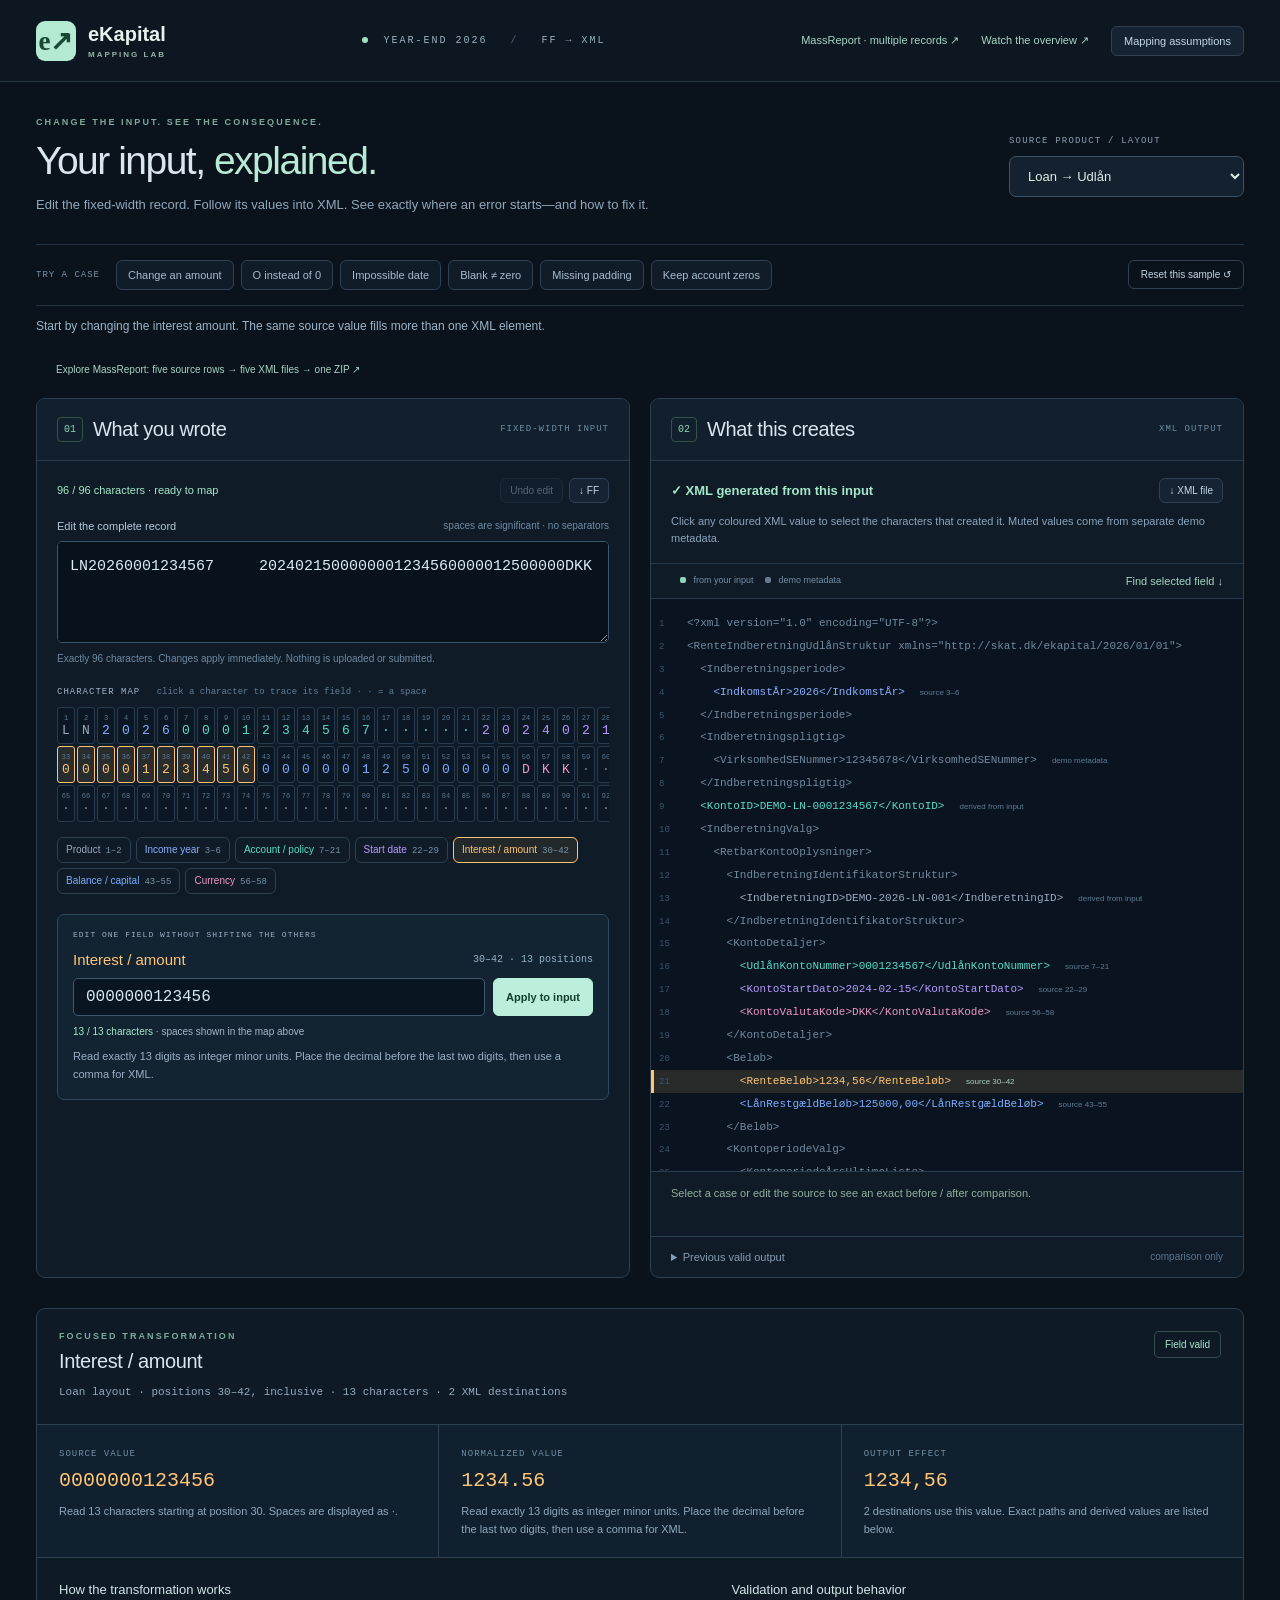
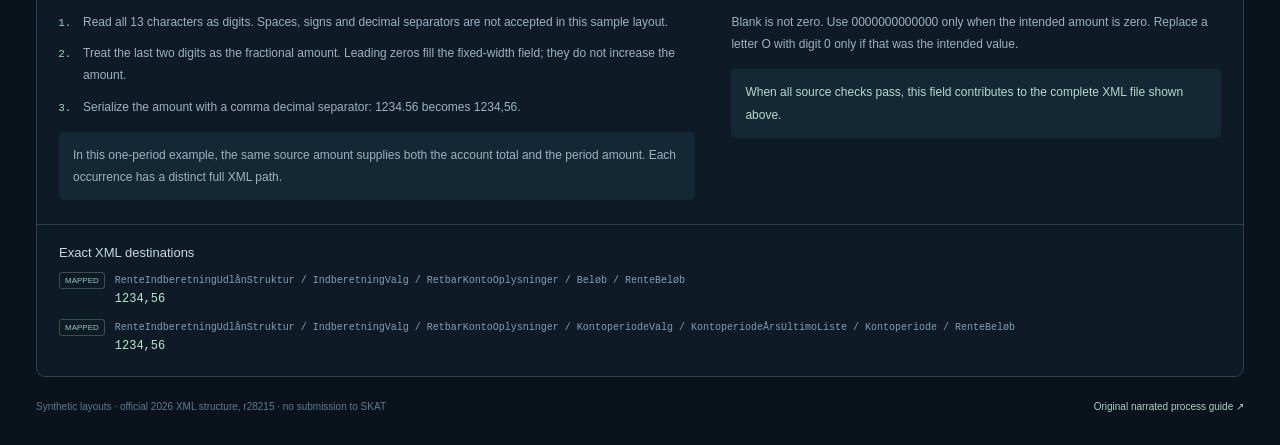
==== index.html @ 6961e8c0 "Add MassReport batch mapping with row-specific repairs and ZIP export" ====
<!doctype html><html lang="en"><head><meta charset="utf-8"><meta name="viewport" content="width=device-width,initial-scale=1"><meta name="theme-color" content="#0a121b"><meta name="description" content="Edit fixed-width input, trace every character to eKapital XML, and understand precisely how to repair errors."><title>eKapital — Your input, explained</title><link rel="stylesheet" href="lab.css"></head><body>
<header><a class="brand" href="./"><span class="logo">e↗</span><span>eKapital<small>MAPPING LAB</small></span></a><div class="head-context"><i></i> YEAR-END 2026 <span>/</span> FF → XML</div><nav><a href="massreport.html">MassReport · multiple records ↗</a><a href="guide.html">Watch the overview ↗</a><button id="notes">Mapping assumptions</button></nav></header>
<main>
<section class="intro"><div><div class="eyebrow">CHANGE THE INPUT. SEE THE CONSEQUENCE.</div><h1>Your input, <em>explained.</em></h1><p>Edit the fixed-width record. Follow its values into XML. See exactly where an error starts—and how to fix it.</p></div><div class="product-picker"><label for="product">SOURCE PRODUCT / LAYOUT</label><select id="product"></select></div></section>
<div class="scenario-bar"><span>TRY A CASE</span><div id="scenarios"></div><button id="reset" class="subtle">Reset this sample ↺</button></div>
<div id="caseNote" class="case-note">Start by changing the interest amount. The same source value fills more than one XML element.</div><p class="micro"><a href="massreport.html">Explore MassReport: five source rows → five XML files → one ZIP ↗</a></p>
<section class="mapping-workspace">
 <article class="input-pane"><div class="pane-head"><div><span class="step">01</span><h2>What you wrote</h2></div><span class="format">FIXED-WIDTH INPUT</span></div>
 <div class="source-top"><span id="recordStatus"></span><div><button id="undo">Undo edit</button><button id="downloadFF">↓ FF</button></div></div>
 <label class="editor-label" for="record">Edit the complete record <span>spaces are significant · no separators</span></label>
 <textarea id="record" rows="3" wrap="off" spellcheck="false" autocomplete="off" autocapitalize="off" aria-describedby="recordHelp"></textarea>
 <p id="recordHelp" class="micro">Exactly 96 characters. Changes apply immediately. Nothing is uploaded or submitted.</p>
 <div class="section-label">CHARACTER MAP <span>click a character to trace its field · · = a space</span></div>
 <div class="char-scroll"><div id="characters" class="characters"></div></div>
 <div id="fieldList" class="field-list"></div>
 <section class="field-editor"><div class="section-label">EDIT ONE FIELD WITHOUT SHIFTING THE OTHERS</div><div class="field-heading"><h3 id="fieldName"></h3><span id="fieldRange"></span></div><div class="field-input-row"><input id="fieldValue" spellcheck="false" autocomplete="off" autocapitalize="off" aria-label="Raw selected field value"><button id="applyField" class="primary">Apply to input</button></div><div class="field-help"><span id="fieldLength"></span><button id="padField" class="link-button">Fill remaining positions</button></div><p id="rule"></p></section>
 <section id="errors" class="errors" aria-live="polite"></section>
 </article>
 <article class="output-pane"><div class="pane-head"><div><span class="step">02</span><h2>What this creates</h2></div><span class="format">XML OUTPUT</span></div>
 <div class="output-top"><div id="outputStatus" aria-live="polite"></div><button id="downloadXML">↓ XML file</button></div>
 <div id="outputMessage" class="output-message"></div>
 <div class="xml-toolbar"><span><b class="legend-input"></b> from your input <b class="legend-meta"></b> demo metadata</span><button id="jumpOutput" class="link-button">Find selected field ↓</button></div>
 <div id="xml" class="xml-code" tabindex="0" aria-label="Generated XML; click a mapped element to locate its source"></div>
 <div id="changes" class="changes"></div>
 <details class="previous"><summary>Previous valid output <span>comparison only</span></summary><pre id="previousXML"></pre></details>
 </article>
</section>
<section class="trace-section" aria-labelledby="traceTitle"><div class="trace-header"><div><div class="eyebrow">FOCUSED TRANSFORMATION</div><h2 id="traceTitle">How this field becomes XML</h2><p id="traceSummary" class="trace-summary"></p></div><span id="traceStatus" class="trace-status"></span></div><div id="traceDetails" class="trace-details"></div><div id="transformationExplanation" class="transformation-explanation"></div><div id="destinations" class="destinations"></div></section>
<footer><span>Synthetic layouts · official 2026 XML structure, r28215 · no submission to SKAT</span><a href="guide.html">Original narrated process guide ↗</a></footer>
</main>
<dialog id="dialog"><div class="dialog-head"><h2>How this mapping lab works</h2><button id="closeDialog" aria-label="Close">✕</button></div><div id="notesText"></div></dialog><div id="notice" role="status" hidden></div>
<script type="module" src="lab.js"></script></body></html>
---- lab.css ----
*{box-sizing:border-box}html{color-scheme:dark}body{margin:0;background:#0a121b;color:#d9e6f0;font:14px 'Segoe UI',Arial,sans-serif}button,input,textarea,select{font:inherit}button,a,select,input,textarea{outline-offset:4px}button{cursor:pointer;border:1px solid #304153;border-radius:6px;background:#152332;color:#c4d6e6;padding:8px 12px}button:hover{background:#203749;border-color:#65829a}button:disabled{opacity:.4;cursor:not-allowed}a{color:#a8d4c5;text-decoration:none}a:hover{text-decoration:underline}.primary{background:#bbeedb;color:#123e2a;border-color:#bbeedb;font-weight:600}.primary:hover{background:#e0fff0}.subtle{background:none}.link-button{padding:0;border:0;background:none;color:#a6d5c2;font-size:11px}.link-button:hover{background:none;color:#d7ffec}header{height:82px;border-bottom:1px solid #253444;display:flex;align-items:center;justify-content:space-between;padding:0 36px;background:#0d1721}.brand{display:flex;gap:12px;align-items:center;font-size:20px;color:#e7f2ee;font-weight:600}.brand small{display:block;font-size:8px;letter-spacing:2px;color:#95b3a9;margin-top:4px}.logo{background:#b4ead2;color:#174735;width:40px;height:40px;display:grid;place-items:center;border-radius:9px;font-family:Georgia;font-size:27px}.head-context{font:10px Consolas,monospace;letter-spacing:2px;color:#9ab1bf}.head-context i{display:inline-block;border-radius:50%;width:6px;height:6px;background:#9ce1c0;margin-right:8px}.head-context span{margin:0 15px;color:#4c657b}nav{display:flex;gap:22px;align-items:center;font-size:11px}nav button{font-size:11px}main{max-width:1720px;padding:35px 36px 0;margin:auto}.intro{display:flex;justify-content:space-between;align-items:center;gap:25px}.eyebrow{font-size:9px;font-weight:600;letter-spacing:2.1px;color:#7eaa9b}h1{font-size:39px;letter-spacing:-1.5px;font-weight:500;margin:12px 0}h1 em{font-style:normal;color:#b8ebd5}.intro p{font-size:13px;color:#91a8bc;line-height:1.6;margin:0;max-width:760px}.product-picker{min-width:235px}.product-picker label{display:block;font:9px Consolas,monospace;letter-spacing:1.2px;color:#8ca1b5;margin-bottom:10px}select{padding:11px 14px;border:1px solid #3d5367;border-radius:7px;background:#142230;color:#e0eee9;width:100%;font-size:13px}.scenario-bar{display:flex;align-items:center;gap:16px;margin:28px 0 0;padding:15px 0;border-top:1px solid #233445;border-bottom:1px solid #233445}.scenario-bar>span{font:9px Consolas,monospace;color:#7894a8;letter-spacing:1px;white-space:nowrap}#scenarios{display:flex;gap:7px;flex:1;flex-wrap:wrap}.scenario{font-size:11px;background:#101d29;padding:8px 11px;color:#a7bbcb}.scenario.active{color:#c3f2da;border-color:#588e76;background:#183027}.scenario-bar>.subtle{font-size:10px;white-space:nowrap}.case-note{font-size:12px;color:#9db4c7;padding:13px 0 20px;min-height:48px}.mapping-workspace{display:grid;grid-template-columns:minmax(0,1fr) minmax(0,1fr);gap:20px}.input-pane,.output-pane{border:1px solid #2b4052;border-radius:9px;background:#0f1b27;min-width:0;overflow:hidden}.pane-head{display:flex;justify-content:space-between;align-items:center;padding:18px 20px;border-bottom:1px solid #293b4b;background:#12202d}.pane-head>div{display:flex;align-items:center;gap:10px}.step{font:10px Consolas,monospace;color:#8ed3b4;border:1px solid #345248;border-radius:4px;padding:6px}h2{font-size:20px;font-weight:500;letter-spacing:-.4px;margin:0}.format{font:9px Consolas,monospace;letter-spacing:1px;color:#6f8ca4}.source-top,.output-top{padding:17px 20px;display:flex;justify-content:space-between;align-items:center;gap:10px;font-size:11px}.source-top>div{display:flex;gap:6px}.source-top button,.output-top button{font-size:10px;padding:6px 9px}.good{color:#a4e8c8}.bad{color:#ffa5a4}.editor-label{font-size:11px;color:#b4c9d9;display:block;margin:0 20px 9px}.editor-label span{color:#6f8ba3;font-size:10px;float:right}#record{display:block;width:calc(100% - 40px);margin:0 20px;border:1px solid #3c566a;border-radius:5px;background:#08121d;color:#dbecf5;font:15px/1.7 Consolas,monospace;padding:12px;resize:vertical;min-height:82px;white-space:pre;tab-size:1;overflow:auto}#record:focus{border-color:#96d8b9;outline:1px solid #96d8b955}.micro{font-size:10px;color:#6e8aa1;line-height:1.6;margin:8px 20px 20px}.section-label{font:9px Consolas,monospace;color:#9db4c6;letter-spacing:1px;margin:0 20px 10px}.section-label span{letter-spacing:0;color:#627f98;margin-left:10px}.char-scroll{margin:0 20px 15px;overflow:auto}.characters{display:grid;grid-template-columns:repeat(32,minmax(18px,1fr));gap:2px;min-width:630px}.char{border-radius:3px;background:#0b1723;border:1px solid #263c4e;padding:0;height:37px;display:flex;flex-direction:column;justify-content:center;align-items:center;gap:1px;font:13px Consolas,monospace;color:var(--field,#6f899f)}.char small{font:7px Consolas,monospace;color:#5b7890}.char.selected{border-color:var(--field);background:color-mix(in srgb,var(--field) 12%,#0b1723)}.char.invalid{border-color:#ed8383;background:#442a32;color:#ffc2c2}.char.missing{border-style:dashed;color:#e99393}.char:hover{background:#304150}.field-list{display:flex;gap:5px;flex-wrap:wrap;margin:0 20px 20px}.field-chip{font-size:10px;padding:6px 8px;background:none;color:var(--field);border-color:#2c4152}.field-chip.active{border-color:var(--field);background:color-mix(in srgb,var(--field) 10%,#0b1723)}.field-chip b{font:9px Consolas,monospace;margin-left:5px;color:#7894a9}.field-editor{margin:0 20px 20px;padding:15px;border:1px solid #304a5d;border-radius:7px;background:#122332}.field-editor>.section-label{margin:0 0 12px;font-size:8px}.field-heading{display:flex;justify-content:space-between;align-items:center;margin-bottom:10px}.field-heading h3{font-size:15px;font-weight:500;margin:0}.field-heading span{font:10px Consolas,monospace;color:#93b3c5}.field-input-row{display:flex;gap:8px}.field-input-row input{min-width:0;flex:1;border:1px solid #40596f;border-radius:5px;background:#091622;padding:9px 12px;color:#d6e9f5;font:16px Consolas,monospace}.field-input-row button{font-size:11px}.field-help{display:flex;justify-content:space-between;gap:10px;margin:10px 0;font-size:10px;color:#a3b8c7}.field-editor p{font-size:11px;color:#9ab0c4;margin:0;line-height:1.65}.errors:empty{display:none}.errors{margin:0 20px 20px}.error-card{background:#301e27;border:1px solid #764751;border-radius:7px;padding:15px;margin-top:10px}.error-card h3{color:#ffb7b2;font-size:14px;margin:0 0 8px}.error-card p{font-size:11px;color:#cbb4bc;line-height:1.65;margin:6px 0}.error-card .impact{color:#f7c3bd}.error-card .fix{padding:10px;background:#1c1c25;border-radius:4px;margin-top:12px;color:#e4d8db}.error-actions{display:flex;gap:8px;flex-wrap:wrap;margin-top:12px}.error-actions button{font-size:10px;background:#402a31;border-color:#88525b;color:#f2c7c5}.output-top{padding-bottom:10px}#outputStatus{font-size:13px;font-weight:600}.output-message{font-size:11px;color:#8ba4bb;line-height:1.6;padding:0 20px 15px;min-height:48px}.output-message.blocked{color:#f3b7b7}.xml-toolbar{display:flex;justify-content:space-between;gap:8px;border-top:1px solid #25394b;border-bottom:1px solid #25394b;padding:11px 20px;font-size:9px;color:#738ea6}.xml-toolbar b{display:inline-block;width:6px;height:6px;margin:0 5px 0 9px;border-radius:2px}.legend-input{background:#8fd4bb}.legend-meta{background:#6b7991}.xml-code{height:572px;overflow:auto;background:#091420;padding:13px 0;scroll-behavior:smooth}.xml-line{display:flex;align-items:baseline;min-width:max-content;font:11px/1.9 Consolas,monospace;padding:1px 16px 1px 8px;border:0;border-radius:0;background:transparent;width:100%;text-align:left;color:#728a9e;white-space:pre;cursor:default}.xml-line .line-no{width:28px;display:inline-block;flex-shrink:0;color:#39556c;font-size:9px}.xml-line.mapped{color:var(--field);cursor:pointer}.xml-line.mapped:hover{background:#1c3141}.xml-line.selected{background:color-mix(in srgb,var(--field) 13%,transparent);box-shadow:inset 3px 0 var(--field)}.xml-line.changed .xml-value{background:#36513b;color:#deffdc;border-radius:2px}.xml-line .xml-origin{font:8px 'Segoe UI',Arial,sans-serif;margin:0 12px 0 15px;color:#607c91}.xml-line.selected .xml-origin{color:#accdbd}.output-blocked{padding:25px}.output-blocked h3{font-weight:500;color:#ffb1aa;font-size:22px;margin:8px 0 15px}.output-blocked p{color:#b598a5;font-size:12px;line-height:1.8}.blocked-target{display:block;padding:12px;margin-top:10px;border:1px dashed #75454e;background:#2b1c28;color:#efacac;border-radius:5px;font:12px Consolas,monospace;overflow-wrap:anywhere;white-space:normal;cursor:pointer;width:100%;text-align:left}.blocked-target small{display:block;font:10px 'Segoe UI',Arial,sans-serif;color:#c4a1ab;margin-top:6px}.changes{border-top:1px solid #2b4052;padding:15px 20px;min-height:65px;font-size:11px;color:#92b09f}.changes strong{color:#c6e9d5;font-weight:500}.diff-row{display:flex;gap:8px;align-items:baseline;flex-wrap:wrap;font:10px/1.8 Consolas,monospace;color:#819caf}.diff-row del{color:#d3a2a1;text-decoration-color:#7a575b}.diff-row ins{color:#b2e2c3;text-decoration:none}.previous{border-top:1px solid #2b4052}.previous summary{cursor:pointer;font-size:11px;color:#859db2;padding:14px 20px}.previous summary span{float:right;color:#5b768e;font-size:10px}.previous pre{padding:0 20px 20px;color:#6f889f;font:10px/1.8 Consolas,monospace;overflow:auto;max-height:300px}.trace-section{margin-top:30px;border:1px solid #2c4052;border-radius:9px;overflow:hidden;background:#0e1b27}.trace-header{padding:22px;display:flex;align-items:center;justify-content:space-between}.trace-header h2{margin-top:9px}.trace-details{display:grid;grid-template-columns:1fr 1fr 1fr;gap:1px;background:#2b4050;border-bottom:1px solid #2b4050}.trace-detail{padding:18px 22px;background:#10202e;min-width:0}.trace-detail .caption{font:9px Consolas,monospace;color:#718fa7;letter-spacing:1px}.trace-detail .value{font:20px Consolas,monospace;margin:10px 0;color:var(--field);overflow-wrap:anywhere}.trace-detail p{font-size:11px;line-height:1.7;color:#8fa8bc;margin:0}.destinations{padding:20px 22px;font-size:11px;color:#90a9bc}.destinations h3{margin:0 0 12px;font-size:13px;font-weight:500;color:#c4dbdd}.destination{margin-top:9px;display:flex;gap:10px;align-items:flex-start;font:10px/1.7 Consolas,monospace;overflow-wrap:anywhere}.destination .badge{font:8px 'Segoe UI',Arial,sans-serif;white-space:nowrap;padding:3px 5px;border:1px solid #355448;border-radius:3px;color:#9ac7af}.destination .path{color:#839eb4}.destination .val{color:#bde5ce;font-size:12px}.destination .badge.derived{color:#cfb78a;border-color:#5f5138}footer{display:flex;justify-content:space-between;gap:20px;font-size:10px;color:#5f7b91;padding:24px 0 32px}dialog{background:#122130;color:#c1d2df;border:1px solid #4d687d;border-radius:10px;width:min(760px,92vw);padding:25px;max-height:85vh}dialog::backdrop{background:#020a13cc;backdrop-filter:blur(5px)}.dialog-head{display:flex;justify-content:space-between;align-items:center;margin-bottom:20px}.dialog-head button{padding:5px 10px}#notesText{font-size:12px;line-height:1.9;color:#9db5c7}#notesText h3{font-size:14px;color:#deede7;margin-bottom:4px}#notice{position:fixed;bottom:25px;left:50%;transform:translateX(-50%);background:#c2efd9;color:#183e2f;border-radius:7px;padding:12px 20px;box-shadow:0 10px 40px #0008;max-width:90vw;z-index:5}
@media(min-width:1450px){.xml-code{height:620px}}@media(max-width:1150px){main{padding:25px 20px 0}.head-context{display:none}.intro h1{font-size:33px}.characters{grid-template-columns:repeat(24,minmax(19px,1fr));min-width:480px}.scenario-bar{flex-wrap:wrap;gap:10px}.scenario-bar>#scenarios{flex-basis:85%}.scenario-bar>.subtle{margin-left:auto}.xml-code{height:658px}.editor-label span{display:block;float:none;margin-top:5px}.format{font-size:8px}.pane-head{padding:15px}.pane-head h2{font-size:18px}.trace-details .value{font-size:17px}.xml-line{font-size:10px}.xml-origin{display:none!important}}@media(max-width:800px){header{padding:0 17px;height:70px}nav>a{display:none}main{padding:22px 14px 0}.intro{display:block}.intro p{font-size:12px}.product-picker{margin-top:22px;min-width:0}.product-picker label{font-size:8px}.mapping-workspace{grid-template-columns:1fr}.scenario-bar>.subtle{margin-left:0}#scenarios{gap:6px}.scenario{font-size:10px}.characters{min-width:480px}.xml-code{height:400px}.trace-details{grid-template-columns:1fr}.trace-header{padding:17px}.trace-header h2{font-size:17px}.trace-detail{padding:15px}.source-top{font-size:10px}.field-input-row{flex-wrap:wrap}.field-input-row input{flex-basis:60%}footer{flex-direction:column;font-size:9px}.section-label span{display:block;margin:5px 0 0}.intro h1{font-size:34px}}

.trace-header{align-items:flex-start;gap:20px}.trace-summary{font:11px/1.7 Consolas,monospace;color:#91aabd;margin:10px 0 0}.trace-status{font-size:10px;padding:7px 10px;border:1px solid #344f4d;border-radius:5px;white-space:nowrap}.trace-status.bad{border-color:#75454e;background:#301e27}.trace-status.held{color:#e6c58d;border-color:#665335}.trace-details{border-top:1px solid #2b4050}.transformation-explanation{display:grid;grid-template-columns:1.3fr 1fr;gap:36px;padding:24px 22px;border-bottom:1px solid #2b4050}.transformation-explanation h3{font-size:13px;font-weight:500;color:#d1e5e7;margin:0 0 14px}.transformation-explanation p,.transformation-explanation li{font-size:12px;line-height:1.85;color:#9bb2c4}.transformation-explanation ol{padding-left:19px;margin:0}.transformation-explanation li{padding-left:5px;margin-bottom:9px}.transformation-explanation li::marker{color:#99d8bc;font:11px Consolas,monospace}.mapping-note,.mapping-impact{padding:12px 14px;background:#142735;border-radius:5px;margin:14px 0 0}.transformation-explanation .focused-error,.transformation-explanation .mapping-impact.bad{color:#efb5b1;background:#2d202a}.focused-error{padding:10px 13px;border-left:2px solid #cb7d80}.transformation-explanation .mapping-impact{color:#b7d9ca}@media(max-width:800px){.transformation-explanation{grid-template-columns:1fr;gap:24px;padding:20px 17px}.trace-header{flex-direction:column;gap:12px}.trace-summary{font-size:10px}}
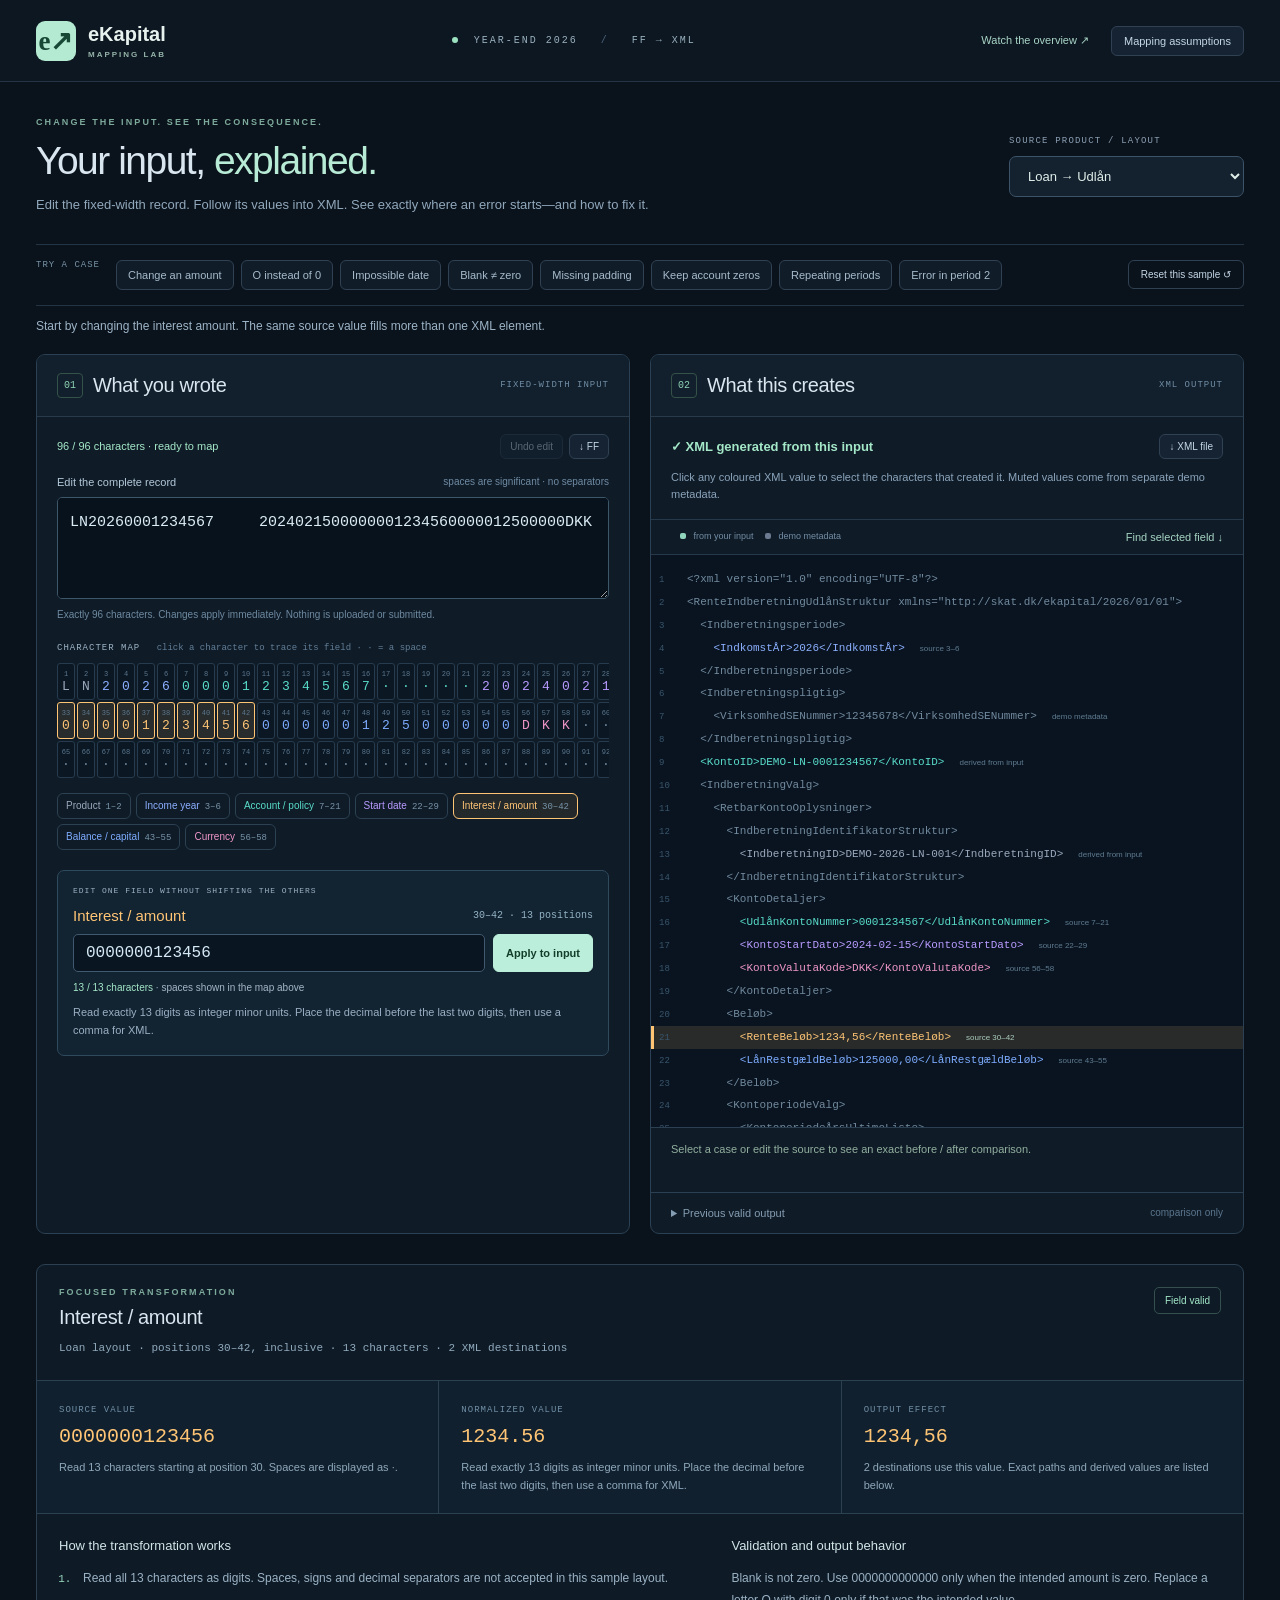
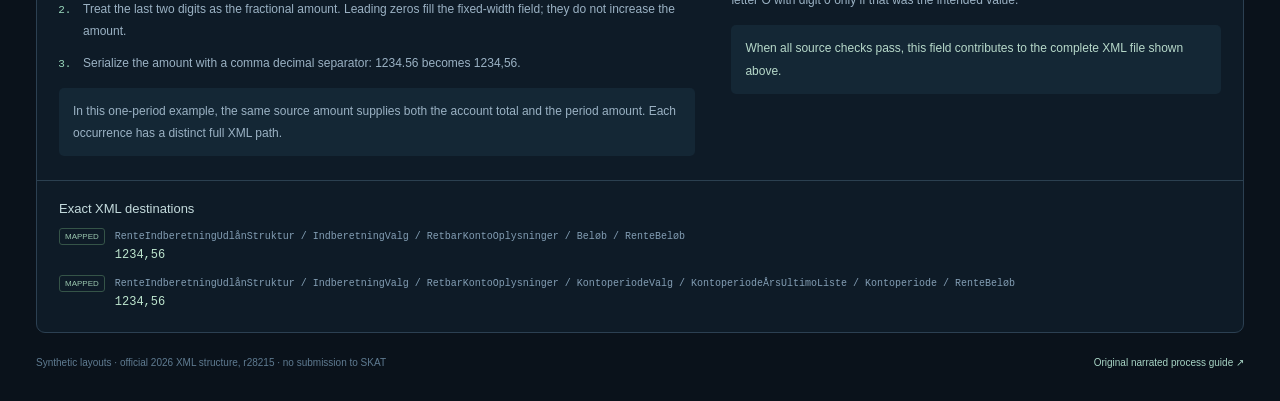
==== commit 66bbe3d1: "Integrate repeating Kontoperiode mapping into the original lab" ====
--- a/index.html
+++ b/index.html
@@ -1,16 +1,17 @@
 <!doctype html><html lang="en"><head><meta charset="utf-8"><meta name="viewport" content="width=device-width,initial-scale=1"><meta name="theme-color" content="#0a121b"><meta name="description" content="Edit fixed-width input, trace every character to eKapital XML, and understand precisely how to repair errors."><title>eKapital — Your input, explained</title><link rel="stylesheet" href="lab.css"></head><body>
-<header><a class="brand" href="./"><span class="logo">e↗</span><span>eKapital<small>MAPPING LAB</small></span></a><div class="head-context"><i></i> YEAR-END 2026 <span>/</span> FF → XML</div><nav><a href="massreport.html">MassReport · multiple records ↗</a><a href="guide.html">Watch the overview ↗</a><button id="notes">Mapping assumptions</button></nav></header>
+<header><a class="brand" href="./"><span class="logo">e↗</span><span>eKapital<small>MAPPING LAB</small></span></a><div class="head-context"><i></i> YEAR-END 2026 <span>/</span> FF → XML</div><nav><a href="guide.html">Watch the overview ↗</a><button id="notes">Mapping assumptions</button></nav></header>
 <main>
 <section class="intro"><div><div class="eyebrow">CHANGE THE INPUT. SEE THE CONSEQUENCE.</div><h1>Your input, <em>explained.</em></h1><p>Edit the fixed-width record. Follow its values into XML. See exactly where an error starts—and how to fix it.</p></div><div class="product-picker"><label for="product">SOURCE PRODUCT / LAYOUT</label><select id="product"></select></div></section>
 <div class="scenario-bar"><span>TRY A CASE</span><div id="scenarios"></div><button id="reset" class="subtle">Reset this sample ↺</button></div>
-<div id="caseNote" class="case-note">Start by changing the interest amount. The same source value fills more than one XML element.</div><p class="micro"><a href="massreport.html">Explore MassReport: five source rows → five XML files → one ZIP ↗</a></p>
+<div id="caseNote" class="case-note">Start by changing the interest amount. The same source value fills more than one XML element.</div>
 <section class="mapping-workspace">
  <article class="input-pane"><div class="pane-head"><div><span class="step">01</span><h2>What you wrote</h2></div><span class="format">FIXED-WIDTH INPUT</span></div>
  <div class="source-top"><span id="recordStatus"></span><div><button id="undo">Undo edit</button><button id="downloadFF">↓ FF</button></div></div>
  <label class="editor-label" for="record">Edit the complete record <span>spaces are significant · no separators</span></label>
  <textarea id="record" rows="3" wrap="off" spellcheck="false" autocomplete="off" autocapitalize="off" aria-describedby="recordHelp"></textarea>
  <p id="recordHelp" class="micro">Exactly 96 characters. Changes apply immediately. Nothing is uploaded or submitted.</p>
- <div class="section-label">CHARACTER MAP <span>click a character to trace its field · · = a space</span></div>
+ <div class="section-label">CHARACTER MAP <span id="characterScope">click a character to trace its field · · = a space</span></div>
+ <div id="repeatGroups" class="repeat-groups" hidden aria-label="Embedded input groups"></div>
  <div class="char-scroll"><div id="characters" class="characters"></div></div>
  <div id="fieldList" class="field-list"></div>
  <section class="field-editor"><div class="section-label">EDIT ONE FIELD WITHOUT SHIFTING THE OTHERS</div><div class="field-heading"><h3 id="fieldName"></h3><span id="fieldRange"></span></div><div class="field-input-row"><input id="fieldValue" spellcheck="false" autocomplete="off" autocapitalize="off" aria-label="Raw selected field value"><button id="applyField" class="primary">Apply to input</button></div><div class="field-help"><span id="fieldLength"></span><button id="padField" class="link-button">Fill remaining positions</button></div><p id="rule"></p></section>
--- a/lab.css
+++ b/lab.css
@@ -2,3 +2,4 @@
 @media(min-width:1450px){.xml-code{height:620px}}@media(max-width:1150px){main{padding:25px 20px 0}.head-context{display:none}.intro h1{font-size:33px}.characters{grid-template-columns:repeat(24,minmax(19px,1fr));min-width:480px}.scenario-bar{flex-wrap:wrap;gap:10px}.scenario-bar>#scenarios{flex-basis:85%}.scenario-bar>.subtle{margin-left:auto}.xml-code{height:658px}.editor-label span{display:block;float:none;margin-top:5px}.format{font-size:8px}.pane-head{padding:15px}.pane-head h2{font-size:18px}.trace-details .value{font-size:17px}.xml-line{font-size:10px}.xml-origin{display:none!important}}@media(max-width:800px){header{padding:0 17px;height:70px}nav>a{display:none}main{padding:22px 14px 0}.intro{display:block}.intro p{font-size:12px}.product-picker{margin-top:22px;min-width:0}.product-picker label{font-size:8px}.mapping-workspace{grid-template-columns:1fr}.scenario-bar>.subtle{margin-left:0}#scenarios{gap:6px}.scenario{font-size:10px}.characters{min-width:480px}.xml-code{height:400px}.trace-details{grid-template-columns:1fr}.trace-header{padding:17px}.trace-header h2{font-size:17px}.trace-detail{padding:15px}.source-top{font-size:10px}.field-input-row{flex-wrap:wrap}.field-input-row input{flex-basis:60%}footer{flex-direction:column;font-size:9px}.section-label span{display:block;margin:5px 0 0}.intro h1{font-size:34px}}
 
 .trace-header{align-items:flex-start;gap:20px}.trace-summary{font:11px/1.7 Consolas,monospace;color:#91aabd;margin:10px 0 0}.trace-status{font-size:10px;padding:7px 10px;border:1px solid #344f4d;border-radius:5px;white-space:nowrap}.trace-status.bad{border-color:#75454e;background:#301e27}.trace-status.held{color:#e6c58d;border-color:#665335}.trace-details{border-top:1px solid #2b4050}.transformation-explanation{display:grid;grid-template-columns:1.3fr 1fr;gap:36px;padding:24px 22px;border-bottom:1px solid #2b4050}.transformation-explanation h3{font-size:13px;font-weight:500;color:#d1e5e7;margin:0 0 14px}.transformation-explanation p,.transformation-explanation li{font-size:12px;line-height:1.85;color:#9bb2c4}.transformation-explanation ol{padding-left:19px;margin:0}.transformation-explanation li{padding-left:5px;margin-bottom:9px}.transformation-explanation li::marker{color:#99d8bc;font:11px Consolas,monospace}.mapping-note,.mapping-impact{padding:12px 14px;background:#142735;border-radius:5px;margin:14px 0 0}.transformation-explanation .focused-error,.transformation-explanation .mapping-impact.bad{color:#efb5b1;background:#2d202a}.focused-error{padding:10px 13px;border-left:2px solid #cb7d80}.transformation-explanation .mapping-impact{color:#b7d9ca}@media(max-width:800px){.transformation-explanation{grid-template-columns:1fr;gap:24px;padding:20px 17px}.trace-header{flex-direction:column;gap:12px}.trace-summary{font-size:10px}}
+.repeat-groups{display:grid;grid-template-columns:repeat(4,minmax(0,1fr));gap:6px;margin:0 20px 14px}.repeat-groups[hidden]{display:none}.repeat-groups button{font-size:11px;text-align:left;padding:10px}.repeat-groups button small{display:block;font:10px Consolas,monospace;color:#829caf;margin-top:5px}.repeat-groups button.active{border-color:#8bceba;background:#1b393b;color:#c2efdd}.repeat-groups button.active small{color:#a1d7c5}#scenarios{flex-wrap:wrap}.scenario-bar{align-items:flex-start}@media(max-width:800px){.repeat-groups{margin:0 15px 14px}.repeat-groups button{padding:9px 6px;font-size:10px}}
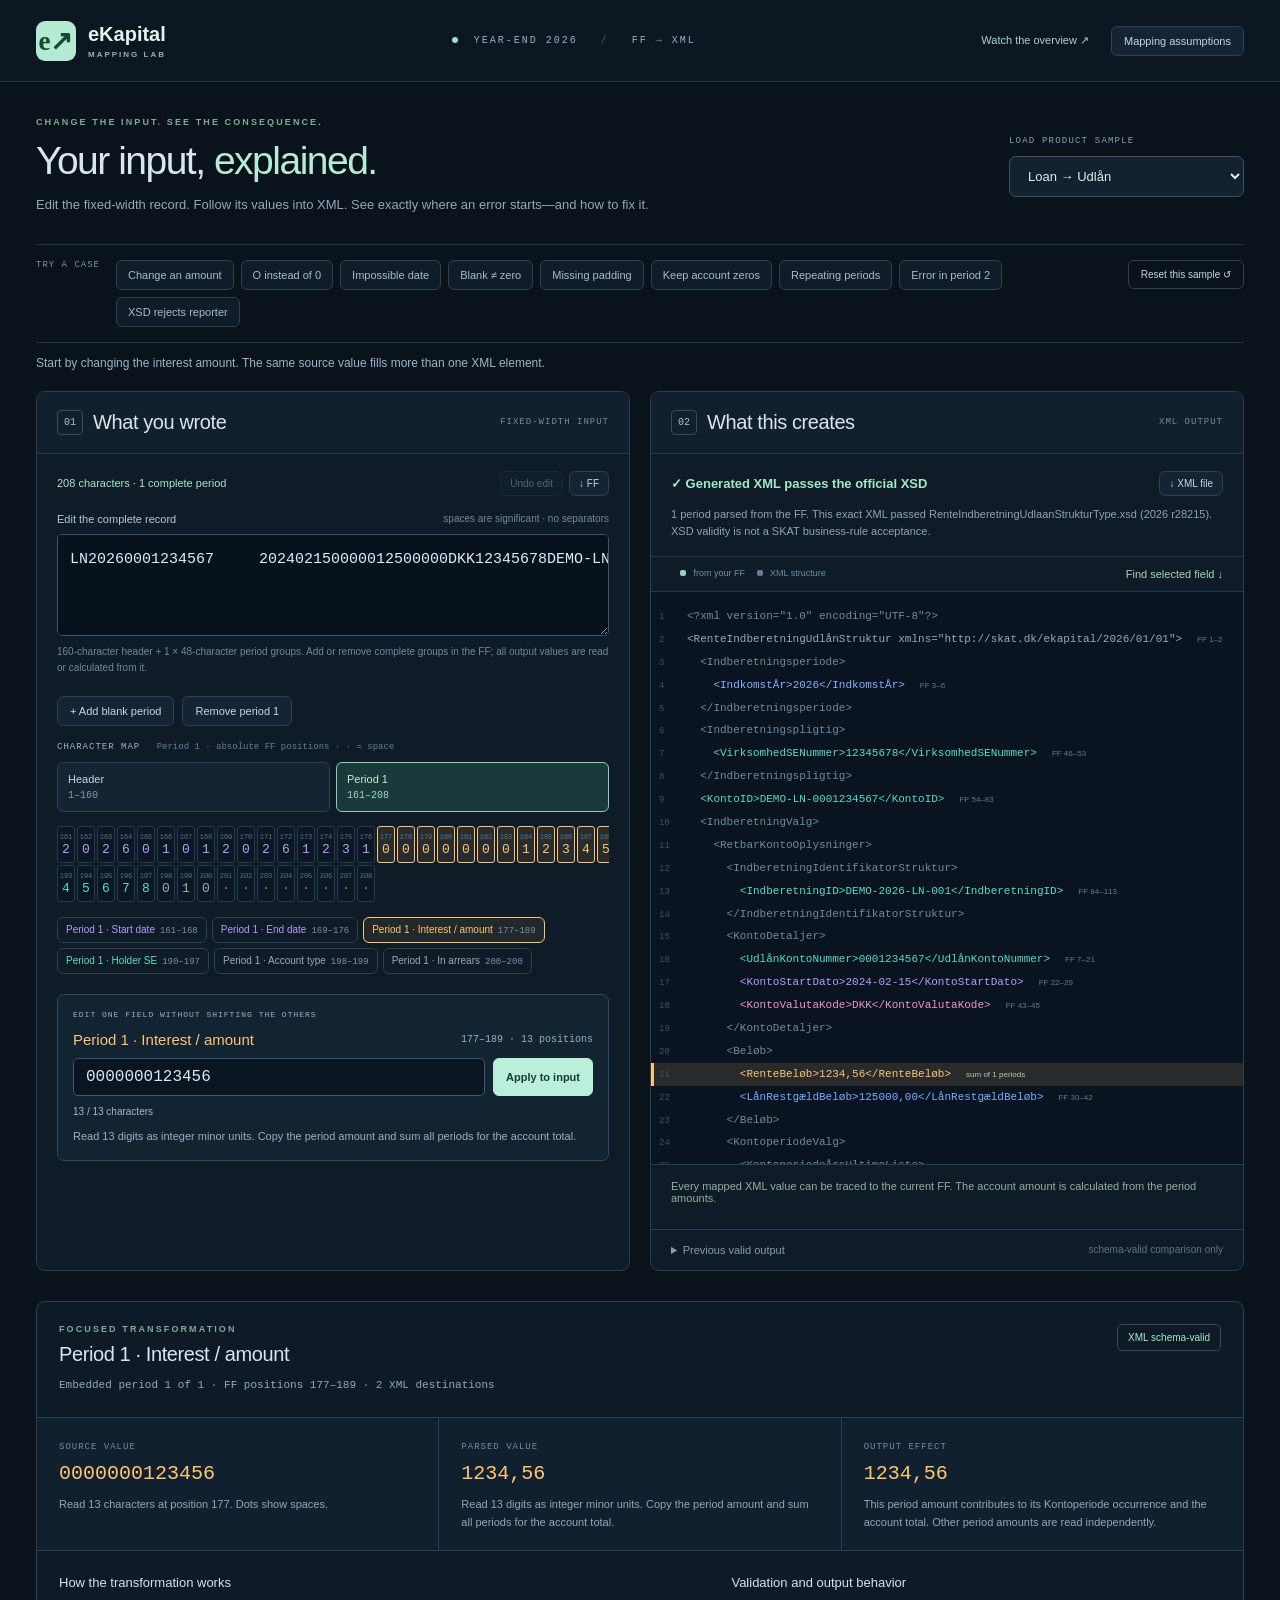
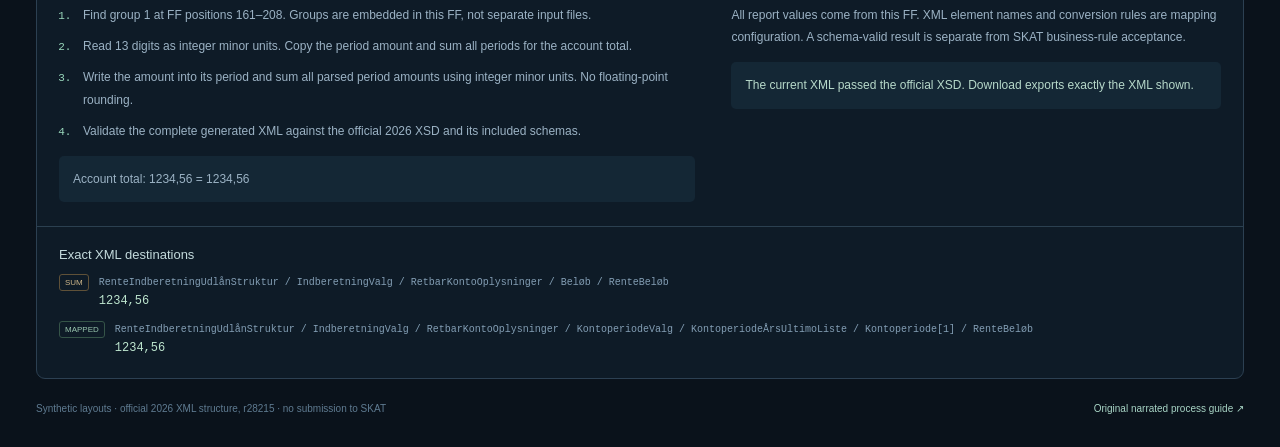
==== commit 7b1ee350: "Parse all report data from FF and validate generated XML against official XSDs" ====
--- a/index.html
+++ b/index.html
@@ -1,7 +1,7 @@
 <!doctype html><html lang="en"><head><meta charset="utf-8"><meta name="viewport" content="width=device-width,initial-scale=1"><meta name="theme-color" content="#0a121b"><meta name="description" content="Edit fixed-width input, trace every character to eKapital XML, and understand precisely how to repair errors."><title>eKapital — Your input, explained</title><link rel="stylesheet" href="lab.css"></head><body>
 <header><a class="brand" href="./"><span class="logo">e↗</span><span>eKapital<small>MAPPING LAB</small></span></a><div class="head-context"><i></i> YEAR-END 2026 <span>/</span> FF → XML</div><nav><a href="guide.html">Watch the overview ↗</a><button id="notes">Mapping assumptions</button></nav></header>
 <main>
-<section class="intro"><div><div class="eyebrow">CHANGE THE INPUT. SEE THE CONSEQUENCE.</div><h1>Your input, <em>explained.</em></h1><p>Edit the fixed-width record. Follow its values into XML. See exactly where an error starts—and how to fix it.</p></div><div class="product-picker"><label for="product">SOURCE PRODUCT / LAYOUT</label><select id="product"></select></div></section>
+<section class="intro"><div><div class="eyebrow">CHANGE THE INPUT. SEE THE CONSEQUENCE.</div><h1>Your input, <em>explained.</em></h1><p>Edit the fixed-width record. Follow its values into XML. See exactly where an error starts—and how to fix it.</p></div><div class="product-picker"><label for="product">LOAD PRODUCT SAMPLE</label><select id="product"></select></div></section>
 <div class="scenario-bar"><span>TRY A CASE</span><div id="scenarios"></div><button id="reset" class="subtle">Reset this sample ↺</button></div>
 <div id="caseNote" class="case-note">Start by changing the interest amount. The same source value fills more than one XML element.</div>
 <section class="mapping-workspace">
@@ -9,7 +9,7 @@
  <div class="source-top"><span id="recordStatus"></span><div><button id="undo">Undo edit</button><button id="downloadFF">↓ FF</button></div></div>
  <label class="editor-label" for="record">Edit the complete record <span>spaces are significant · no separators</span></label>
  <textarea id="record" rows="3" wrap="off" spellcheck="false" autocomplete="off" autocapitalize="off" aria-describedby="recordHelp"></textarea>
- <p id="recordHelp" class="micro">Exactly 96 characters. Changes apply immediately. Nothing is uploaded or submitted.</p>
+ <p id="recordHelp" class="micro">Source FF: header followed by complete period groups.</p><div id="periodControls" class="period-controls"><button id="addPeriod">+ Add blank period</button><button id="removePeriod">Remove selected period</button></div>
  <div class="section-label">CHARACTER MAP <span id="characterScope">click a character to trace its field · · = a space</span></div>
  <div id="repeatGroups" class="repeat-groups" hidden aria-label="Embedded input groups"></div>
  <div class="char-scroll"><div id="characters" class="characters"></div></div>
@@ -20,10 +20,10 @@
  <article class="output-pane"><div class="pane-head"><div><span class="step">02</span><h2>What this creates</h2></div><span class="format">XML OUTPUT</span></div>
  <div class="output-top"><div id="outputStatus" aria-live="polite"></div><button id="downloadXML">↓ XML file</button></div>
  <div id="outputMessage" class="output-message"></div>
- <div class="xml-toolbar"><span><b class="legend-input"></b> from your input <b class="legend-meta"></b> demo metadata</span><button id="jumpOutput" class="link-button">Find selected field ↓</button></div>
+ <section id="schemaErrors" class="schema-errors" aria-live="polite"></section><div class="xml-toolbar"><span><b class="legend-input"></b> from your FF <b class="legend-meta"></b> XML structure</span><button id="jumpOutput" class="link-button">Find selected field ↓</button></div>
  <div id="xml" class="xml-code" tabindex="0" aria-label="Generated XML; click a mapped element to locate its source"></div>
  <div id="changes" class="changes"></div>
- <details class="previous"><summary>Previous valid output <span>comparison only</span></summary><pre id="previousXML"></pre></details>
+ <details class="previous"><summary>Previous valid output <span>schema-valid comparison only</span></summary><pre id="previousXML"></pre></details>
  </article>
 </section>
 <section class="trace-section" aria-labelledby="traceTitle"><div class="trace-header"><div><div class="eyebrow">FOCUSED TRANSFORMATION</div><h2 id="traceTitle">How this field becomes XML</h2><p id="traceSummary" class="trace-summary"></p></div><span id="traceStatus" class="trace-status"></span></div><div id="traceDetails" class="trace-details"></div><div id="transformationExplanation" class="transformation-explanation"></div><div id="destinations" class="destinations"></div></section>
--- a/lab.css
+++ b/lab.css
@@ -3,3 +3,4 @@
 
 .trace-header{align-items:flex-start;gap:20px}.trace-summary{font:11px/1.7 Consolas,monospace;color:#91aabd;margin:10px 0 0}.trace-status{font-size:10px;padding:7px 10px;border:1px solid #344f4d;border-radius:5px;white-space:nowrap}.trace-status.bad{border-color:#75454e;background:#301e27}.trace-status.held{color:#e6c58d;border-color:#665335}.trace-details{border-top:1px solid #2b4050}.transformation-explanation{display:grid;grid-template-columns:1.3fr 1fr;gap:36px;padding:24px 22px;border-bottom:1px solid #2b4050}.transformation-explanation h3{font-size:13px;font-weight:500;color:#d1e5e7;margin:0 0 14px}.transformation-explanation p,.transformation-explanation li{font-size:12px;line-height:1.85;color:#9bb2c4}.transformation-explanation ol{padding-left:19px;margin:0}.transformation-explanation li{padding-left:5px;margin-bottom:9px}.transformation-explanation li::marker{color:#99d8bc;font:11px Consolas,monospace}.mapping-note,.mapping-impact{padding:12px 14px;background:#142735;border-radius:5px;margin:14px 0 0}.transformation-explanation .focused-error,.transformation-explanation .mapping-impact.bad{color:#efb5b1;background:#2d202a}.focused-error{padding:10px 13px;border-left:2px solid #cb7d80}.transformation-explanation .mapping-impact{color:#b7d9ca}@media(max-width:800px){.transformation-explanation{grid-template-columns:1fr;gap:24px;padding:20px 17px}.trace-header{flex-direction:column;gap:12px}.trace-summary{font-size:10px}}
 .repeat-groups{display:grid;grid-template-columns:repeat(4,minmax(0,1fr));gap:6px;margin:0 20px 14px}.repeat-groups[hidden]{display:none}.repeat-groups button{font-size:11px;text-align:left;padding:10px}.repeat-groups button small{display:block;font:10px Consolas,monospace;color:#829caf;margin-top:5px}.repeat-groups button.active{border-color:#8bceba;background:#1b393b;color:#c2efdd}.repeat-groups button.active small{color:#a1d7c5}#scenarios{flex-wrap:wrap}.scenario-bar{align-items:flex-start}@media(max-width:800px){.repeat-groups{margin:0 15px 14px}.repeat-groups button{padding:9px 6px;font-size:10px}}
+.period-controls{display:flex;gap:8px;flex-wrap:wrap;padding:0 20px 16px}.period-controls button{font-size:11px}.repeat-groups{grid-template-columns:repeat(auto-fit,minmax(90px,1fr));max-height:230px;overflow:auto}.schema-errors{padding:0 20px}.schema-errors:empty{display:none}.schema-errors .error-card{margin:12px 0}.schema-path{font:10px/1.6 Consolas,monospace;overflow-wrap:anywhere}.xml-line.schema-failed{box-shadow:inset 3px 0 #ff9999;background:#39232d}.xml-line.schema-failed .xml-value{color:#ffb6b6}
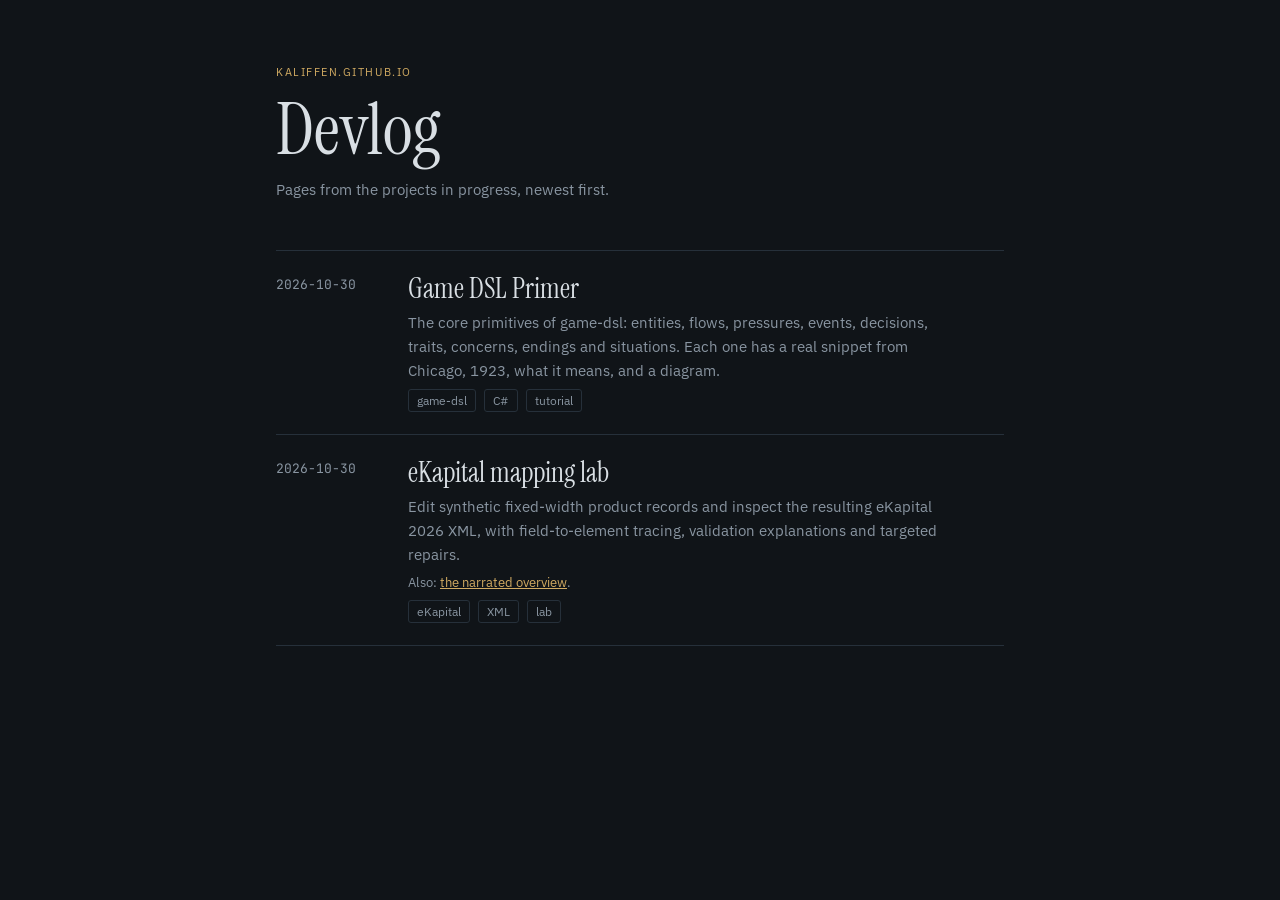
==== commit 954076c5: "Devlog index; move the eKapital lab to /ekapital and add the Game DSL Primer Co-Authored-By: Claude " ====
--- a/index.html
+++ b/index.html
@@ -1,34 +1,88 @@
-<!doctype html><html lang="en"><head><meta charset="utf-8"><meta name="viewport" content="width=device-width,initial-scale=1"><meta name="theme-color" content="#0a121b"><meta name="description" content="Edit fixed-width input, trace every character to eKapital XML, and understand precisely how to repair errors."><title>eKapital — Your input, explained</title><link rel="stylesheet" href="lab.css"></head><body>
-<header><a class="brand" href="./"><span class="logo">e↗</span><span>eKapital<small>MAPPING LAB</small></span></a><div class="head-context"><i></i> YEAR-END 2026 <span>/</span> FF → XML</div><nav><a href="guide.html">Watch the overview ↗</a><button id="notes">Mapping assumptions</button></nav></header>
-<main>
-<section class="intro"><div><div class="eyebrow">CHANGE THE INPUT. SEE THE CONSEQUENCE.</div><h1>Your input, <em>explained.</em></h1><p>Edit the fixed-width record. Follow its values into XML. See exactly where an error starts—and how to fix it.</p></div><div class="product-picker"><label for="product">LOAD PRODUCT SAMPLE</label><select id="product"></select></div></section>
-<div class="scenario-bar"><span>TRY A CASE</span><div id="scenarios"></div><button id="reset" class="subtle">Reset this sample ↺</button></div>
-<div id="caseNote" class="case-note">Start by changing the interest amount. The same source value fills more than one XML element.</div>
-<section class="mapping-workspace">
- <article class="input-pane"><div class="pane-head"><div><span class="step">01</span><h2>What you wrote</h2></div><span class="format">FIXED-WIDTH INPUT</span></div>
- <div class="source-top"><span id="recordStatus"></span><div><button id="undo">Undo edit</button><button id="downloadFF">↓ FF</button></div></div>
- <label class="editor-label" for="record">Edit the complete record <span>spaces are significant · no separators</span></label>
- <textarea id="record" rows="3" wrap="off" spellcheck="false" autocomplete="off" autocapitalize="off" aria-describedby="recordHelp"></textarea>
- <p id="recordHelp" class="micro">Source FF: header followed by complete period groups.</p><div id="periodControls" class="period-controls"><button id="addPeriod">+ Add blank period</button><button id="removePeriod">Remove selected period</button></div>
- <div class="section-label">CHARACTER MAP <span id="characterScope">click a character to trace its field · · = a space</span></div>
- <div id="repeatGroups" class="repeat-groups" hidden aria-label="Embedded input groups"></div>
- <div class="char-scroll"><div id="characters" class="characters"></div></div>
- <div id="fieldList" class="field-list"></div>
- <section class="field-editor"><div class="section-label">EDIT ONE FIELD WITHOUT SHIFTING THE OTHERS</div><div class="field-heading"><h3 id="fieldName"></h3><span id="fieldRange"></span></div><div class="field-input-row"><input id="fieldValue" spellcheck="false" autocomplete="off" autocapitalize="off" aria-label="Raw selected field value"><button id="applyField" class="primary">Apply to input</button></div><div class="field-help"><span id="fieldLength"></span><button id="padField" class="link-button">Fill remaining positions</button></div><p id="rule"></p></section>
- <section id="errors" class="errors" aria-live="polite"></section>
- </article>
- <article class="output-pane"><div class="pane-head"><div><span class="step">02</span><h2>What this creates</h2></div><span class="format">XML OUTPUT</span></div>
- <div class="output-top"><div id="outputStatus" aria-live="polite"></div><button id="downloadXML">↓ XML file</button></div>
- <div id="outputMessage" class="output-message"></div>
- <section id="schemaErrors" class="schema-errors" aria-live="polite"></section><div class="xml-toolbar"><span><b class="legend-input"></b> from your FF <b class="legend-meta"></b> XML structure</span><button id="jumpOutput" class="link-button">Find selected field ↓</button></div>
- <div id="xml" class="xml-code" tabindex="0" aria-label="Generated XML; click a mapped element to locate its source"></div>
- <div id="changes" class="changes"></div>
- <details class="previous"><summary>Previous valid output <span>schema-valid comparison only</span></summary><pre id="previousXML"></pre></details>
- </article>
-</section>
-<section class="trace-section" aria-labelledby="traceTitle"><div class="trace-header"><div><div class="eyebrow">FOCUSED TRANSFORMATION</div><h2 id="traceTitle">How this field becomes XML</h2><p id="traceSummary" class="trace-summary"></p></div><span id="traceStatus" class="trace-status"></span></div><div id="traceDetails" class="trace-details"></div><div id="transformationExplanation" class="transformation-explanation"></div><div id="destinations" class="destinations"></div></section>
-<footer><span>Synthetic layouts · official 2026 XML structure, r28215 · no submission to SKAT</span><a href="guide.html">Original narrated process guide ↗</a></footer>
-</main>
-<dialog id="dialog"><div class="dialog-head"><h2>How this mapping lab works</h2><button id="closeDialog" aria-label="Close">✕</button></div><div id="notesText"></div></dialog><div id="notice" role="status" hidden></div>
-<script type="module" src="lab.js"></script></body></html>
+<!doctype html>
+<html lang="en">
+<head>
+<meta charset="utf-8">
+<meta name="viewport" content="width=device-width,initial-scale=1,viewport-fit=cover">
+<meta name="description" content="Kaliffen's devlog: dated pages from the projects in progress.">
+<meta name="theme-color" content="#101418">
+<title>Kaliffen Devlog</title>
+<link rel="preconnect" href="https://fonts.googleapis.com">
+<link rel="preconnect" href="https://fonts.gstatic.com" crossorigin>
+<link rel="stylesheet" href="https://fonts.googleapis.com/css2?family=Instrument+Serif:ital@0;1&family=IBM+Plex+Sans:wght@400;500&family=JetBrains+Mono:wght@400&display=swap">
+<style>
+/* Layout: one narrow column; a dated log, newest first. */
+:root {
+  color-scheme: dark;
+  --bg: #101418;
+  --panel: #161c22;
+  --rule: #26303a;
+  --fg: #d9dfe4;
+  --muted: #8995a1;
+  --brass: #d1ab62;
+  --display: "Instrument Serif", "Iowan Old Style", Georgia, serif;
+  --body: "IBM Plex Sans", system-ui, -apple-system, "Segoe UI", sans-serif;
+  --mono: "JetBrains Mono", ui-monospace, Consolas, monospace;
+}
+* { box-sizing: border-box; }
+body { margin: 0; background: var(--bg); color: var(--fg); font: 15px/1.6 var(--body); }
+.wrap {
+  max-width: 760px;
+  margin: 0 auto;
+  padding-block: 64px 96px;
+  padding-left: max(16px, env(safe-area-inset-left, 0px));
+  padding-right: max(16px, env(safe-area-inset-right, 0px));
+  display: grid;
+  gap: 48px;
+}
+header { display: grid; gap: 12px; }
+.eyebrow { font-size: 11px; letter-spacing: .14em; text-transform: uppercase; color: var(--brass); }
+h1 { font: 400 clamp(44px, 8vw, 72px)/1 var(--display); margin: 0; }
+header p { margin: 0; color: var(--muted); max-width: 56ch; }
+ol { list-style: none; margin: 0; padding: 0; display: grid; }
+li { display: grid; grid-template-columns: 112px minmax(0, 1fr); gap: 20px; padding: 22px 0; border-top: 1px solid var(--rule); }
+li:last-child { border-bottom: 1px solid var(--rule); }
+time { font: 13px/1.9 var(--mono); color: var(--muted); font-variant-numeric: tabular-nums; }
+.entry { display: grid; gap: 6px; min-width: 0; }
+.entry h2 { margin: 0; font: 400 28px/1.15 var(--display); text-wrap: balance; }
+.entry h2 a { color: var(--fg); text-decoration: none; }
+.entry h2 a:hover, .entry h2 a:focus-visible { color: var(--brass); outline: none; }
+.entry p { margin: 0; color: var(--muted); max-width: 60ch; }
+.tags { display: flex; flex-wrap: wrap; gap: 8px; font-size: 12px; color: var(--muted); }
+.tags span { border: 1px solid var(--rule); border-radius: 3px; padding: 1px 8px; }
+.also { font-size: 13px; }
+.also a { color: var(--brass); }
+@media (max-width: 520px) {
+  li { grid-template-columns: minmax(0, 1fr); gap: 4px; }
+}
+</style>
+</head>
+<body>
+<div class="wrap">
+  <header>
+    <div class="eyebrow">kaliffen.github.io</div>
+    <h1>Devlog</h1>
+    <p>Pages from the projects in progress, newest first.</p>
+  </header>
 
+  <ol>
+    <li>
+      <time datetime="2026-10-30">2026-10-30</time>
+      <div class="entry">
+        <h2><a href="dsl-primer/">Game DSL Primer</a></h2>
+        <p>The core primitives of game-dsl: entities, flows, pressures, events, decisions, traits, concerns, endings and situations. Each one has a real snippet from Chicago, 1923, what it means, and a diagram.</p>
+        <div class="tags"><span>game-dsl</span><span>C#</span><span>tutorial</span></div>
+      </div>
+    </li>
+    <li>
+      <time datetime="2026-10-30">2026-10-30</time>
+      <div class="entry">
+        <h2><a href="ekapital/">eKapital mapping lab</a></h2>
+        <p>Edit synthetic fixed-width product records and inspect the resulting eKapital 2026 XML, with field-to-element tracing, validation explanations and targeted repairs.</p>
+        <p class="also">Also: <a href="ekapital/guide.html">the narrated overview</a>.</p>
+        <div class="tags"><span>eKapital</span><span>XML</span><span>lab</span></div>
+      </div>
+    </li>
+  </ol>
+</div>
+</body>
+</html>
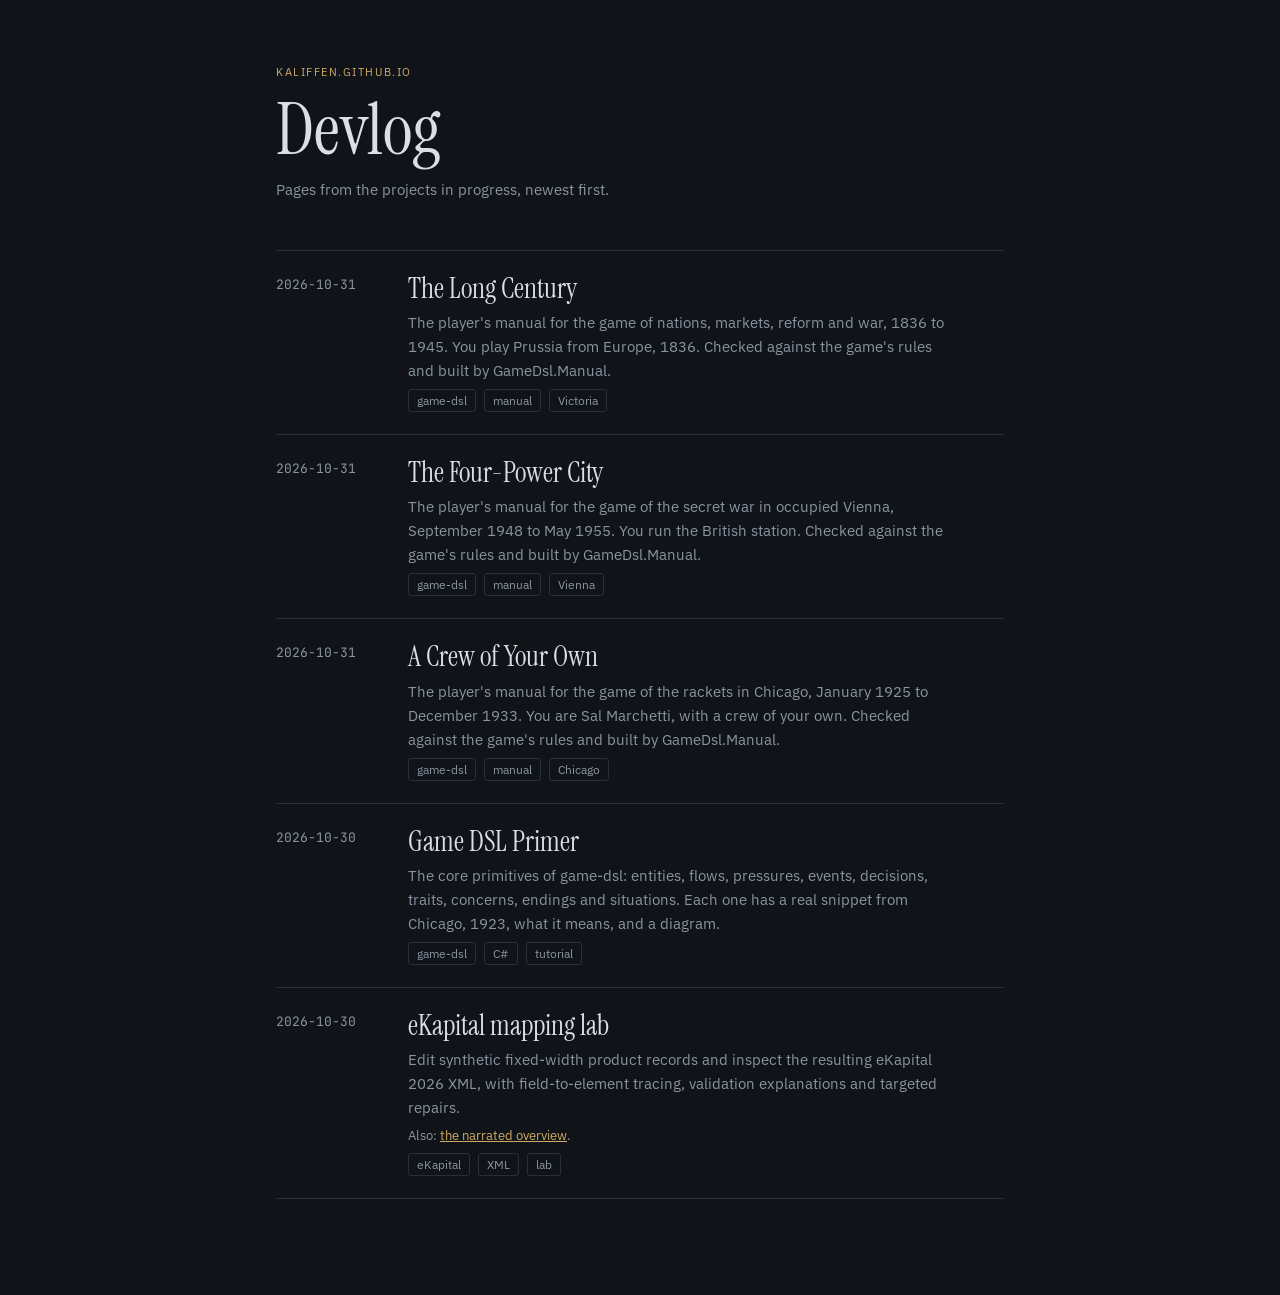
==== commit f80cd347: "Publish the three game manuals: Chicago, Vienna and Victoria Co-Authored-By: Claude Fable 5.1 <norep" ====
--- a/index.html
+++ b/index.html
@@ -66,6 +66,30 @@
 
   <ol>
     <li>
+      <time datetime="2026-10-31">2026-10-31</time>
+      <div class="entry">
+        <h2><a href="manuals/victoria/">The Long Century</a></h2>
+        <p>The player's manual for the game of nations, markets, reform and war, 1836 to 1945. You play Prussia from Europe, 1836. Checked against the game's rules and built by GameDsl.Manual.</p>
+        <div class="tags"><span>game-dsl</span><span>manual</span><span>Victoria</span></div>
+      </div>
+    </li>
+    <li>
+      <time datetime="2026-10-31">2026-10-31</time>
+      <div class="entry">
+        <h2><a href="manuals/vienna/">The Four-Power City</a></h2>
+        <p>The player's manual for the game of the secret war in occupied Vienna, September 1948 to May 1955. You run the British station. Checked against the game's rules and built by GameDsl.Manual.</p>
+        <div class="tags"><span>game-dsl</span><span>manual</span><span>Vienna</span></div>
+      </div>
+    </li>
+    <li>
+      <time datetime="2026-10-31">2026-10-31</time>
+      <div class="entry">
+        <h2><a href="manuals/chicago/">A Crew of Your Own</a></h2>
+        <p>The player's manual for the game of the rackets in Chicago, January 1925 to December 1933. You are Sal Marchetti, with a crew of your own. Checked against the game's rules and built by GameDsl.Manual.</p>
+        <div class="tags"><span>game-dsl</span><span>manual</span><span>Chicago</span></div>
+      </div>
+    </li>
+    <li>
       <time datetime="2026-10-30">2026-10-30</time>
       <div class="entry">
         <h2><a href="dsl-primer/">Game DSL Primer</a></h2>
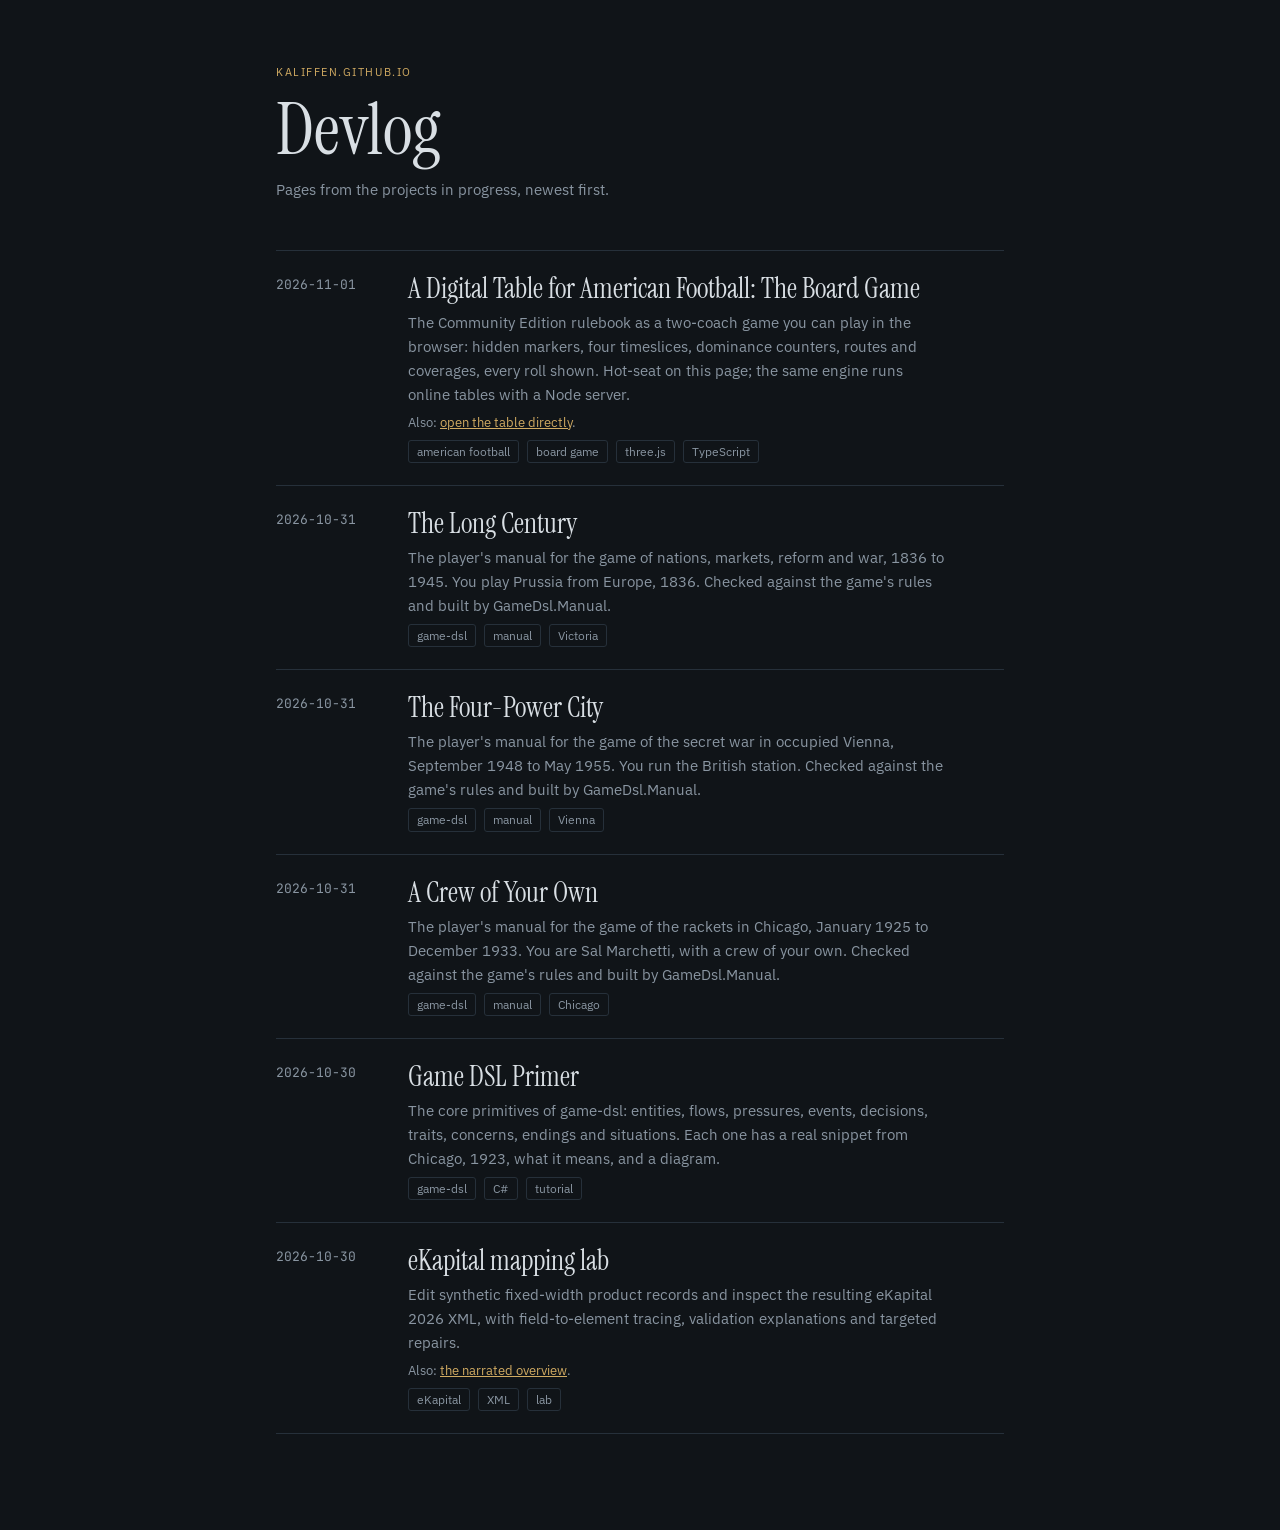
==== commit 664084fc: "Publish American Football: The Board Game as a playable digital table A new post, afm/index.html, wi" ====
--- a/index.html
+++ b/index.html
@@ -66,6 +66,15 @@
 
   <ol>
     <li>
+      <time datetime="2026-11-01">2026-11-01</time>
+      <div class="entry">
+        <h2><a href="afm/">A Digital Table for American Football: The Board Game</a></h2>
+        <p>The Community Edition rulebook as a two-coach game you can play in the browser: hidden markers, four timeslices, dominance counters, routes and coverages, every roll shown. Hot-seat on this page; the same engine runs online tables with a Node server.</p>
+        <p class="also">Also: <a href="afm/play/">open the table directly</a>.</p>
+        <div class="tags"><span>american football</span><span>board game</span><span>three.js</span><span>TypeScript</span></div>
+      </div>
+    </li>
+    <li>
       <time datetime="2026-10-31">2026-10-31</time>
       <div class="entry">
         <h2><a href="manuals/victoria/">The Long Century</a></h2>
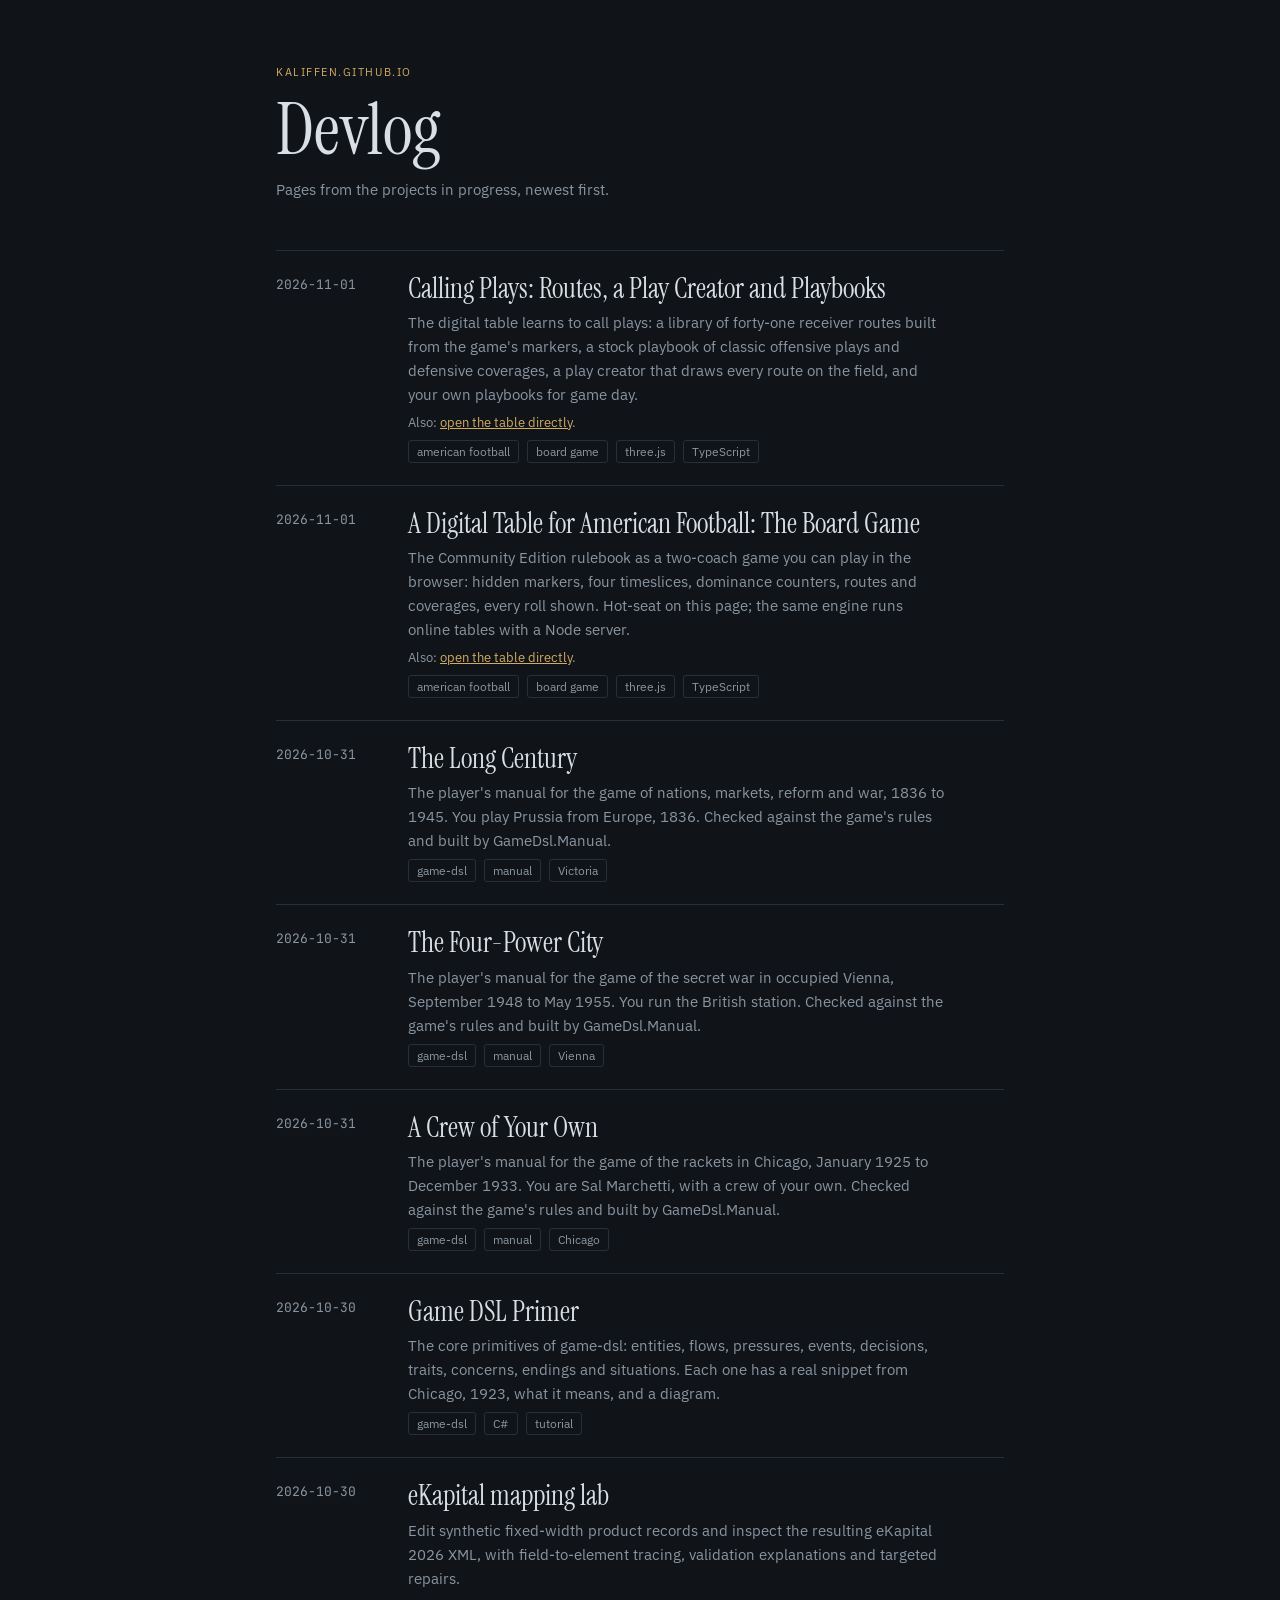
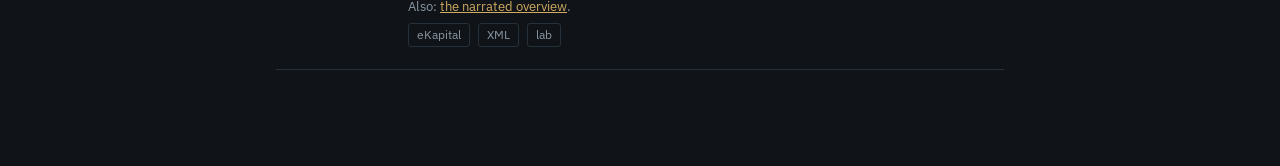
==== commit a50799b1: "Publish plays, the route library and playbooks for the digital table A new post, afm/plays/, on call" ====
--- a/index.html
+++ b/index.html
@@ -68,6 +68,15 @@
     <li>
       <time datetime="2026-11-01">2026-11-01</time>
       <div class="entry">
+        <h2><a href="afm/plays/">Calling Plays: Routes, a Play Creator and Playbooks</a></h2>
+        <p>The digital table learns to call plays: a library of forty-one receiver routes built from the game's markers, a stock playbook of classic offensive plays and defensive coverages, a play creator that draws every route on the field, and your own playbooks for game day.</p>
+        <p class="also">Also: <a href="afm/play/">open the table directly</a>.</p>
+        <div class="tags"><span>american football</span><span>board game</span><span>three.js</span><span>TypeScript</span></div>
+      </div>
+    </li>
+    <li>
+      <time datetime="2026-11-01">2026-11-01</time>
+      <div class="entry">
         <h2><a href="afm/">A Digital Table for American Football: The Board Game</a></h2>
         <p>The Community Edition rulebook as a two-coach game you can play in the browser: hidden markers, four timeslices, dominance counters, routes and coverages, every roll shown. Hot-seat on this page; the same engine runs online tables with a Node server.</p>
         <p class="also">Also: <a href="afm/play/">open the table directly</a>.</p>
